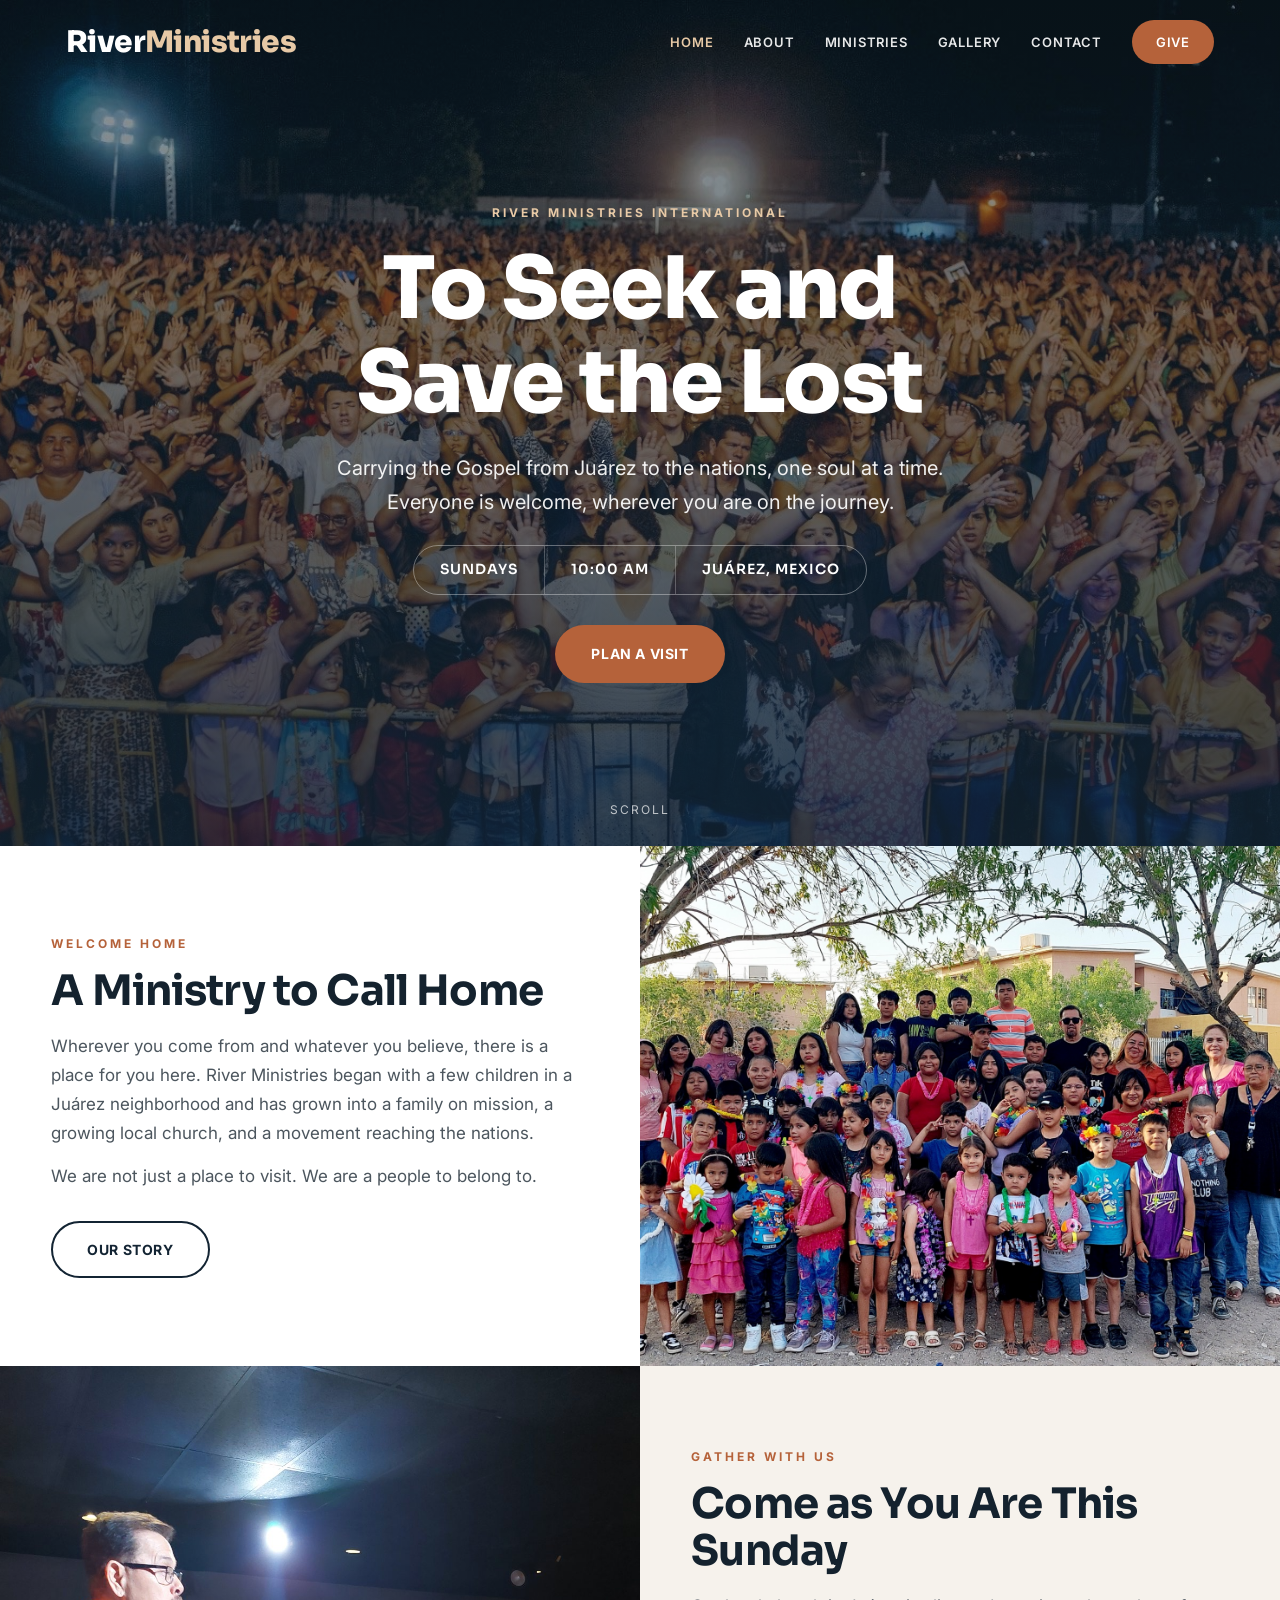
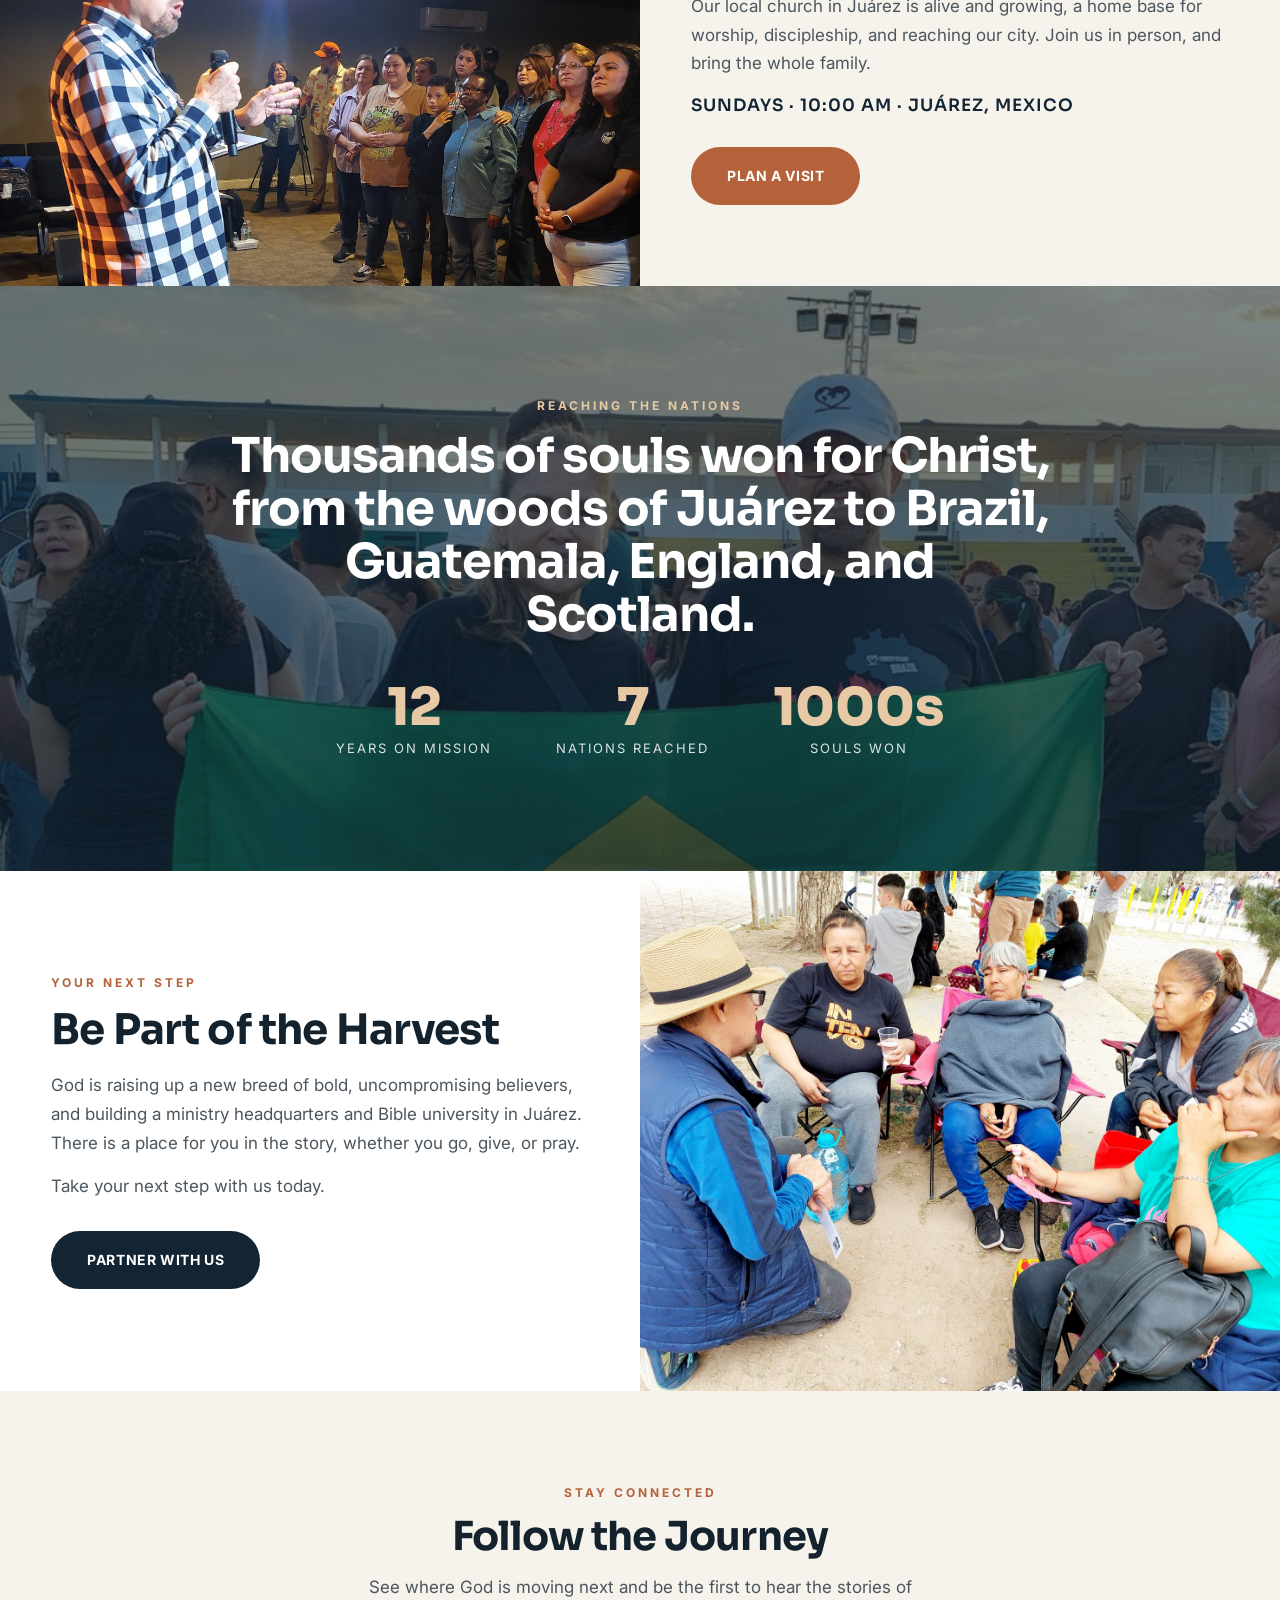
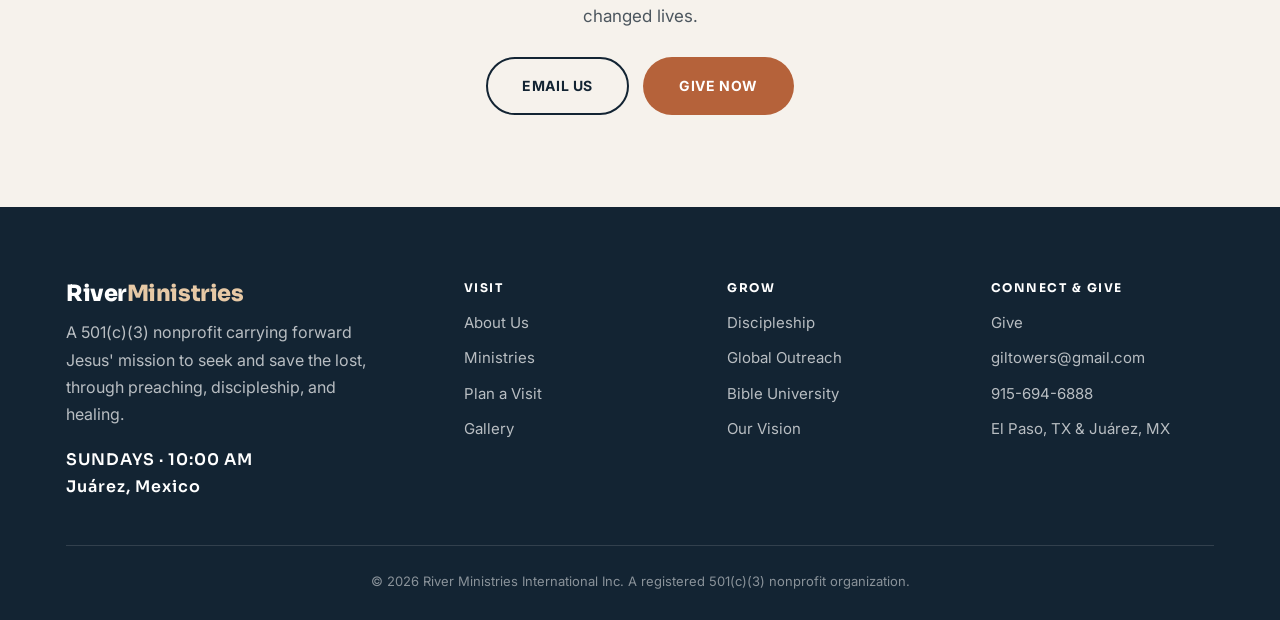
==== index.html @ 870e4832 "Initial site: River Ministries International Six pages (home, about, ministries, gallery, give, cont" ====
<!DOCTYPE html>
<html lang="en">
<head>
  <meta charset="UTF-8">
  <meta name="viewport" content="width=device-width, initial-scale=1.0">
  <title>River Ministries International | Seeking and Saving the Lost</title>
  <meta name="description" content="River Ministries International is a 501(c)(3) nonprofit carrying forward Jesus' mission to seek and save the lost through preaching, discipleship, and healing across the nations.">
  <link rel="preconnect" href="https://fonts.googleapis.com">
  <link rel="preconnect" href="https://fonts.gstatic.com" crossorigin>
  <link href="https://fonts.googleapis.com/css2?family=Sora:wght@600;700;800&family=Inter:wght@400;500;600;700&display=swap" rel="stylesheet">
  <link rel="stylesheet" href="css/style.css">
</head>
<body>

  <!-- NAV (transparent over hero, solid on scroll) -->
  <nav class="navbar" id="nav">
    <div class="nav-inner">
      <a href="index.html" class="nav-logo">River<span>Ministries</span></a>
      <div class="nav-links">
        <a href="index.html" class="active">Home</a>
        <a href="about.html">About</a>
        <a href="ministries.html">Ministries</a>
        <a href="gallery.html">Gallery</a>
        <a href="contact.html">Contact</a>
        <a href="give.html" class="nav-cta">Give</a>
      </div>
      <button class="hamburger" aria-label="Menu"><span></span><span></span><span></span></button>
    </div>
  </nav>

  <!-- FULL-BLEED HERO -->
  <header class="hero-full has-photo" id="home">
    <div class="wrap">
      <div class="kicker">River Ministries International</div>
      <h1>To Seek and<br>Save the Lost</h1>
      <p class="lead">Carrying the Gospel from Juárez to the nations, one soul at a time. Everyone is welcome, wherever you are on the journey.</p>
      <div class="times">
        <div>Sundays</div>
        <div>10:00 AM</div>
        <div>Juárez, Mexico</div>
      </div>
      <div>
        <a href="contact.html" class="btn btn-clay">Plan a Visit</a>
      </div>
    </div>
    <div class="scroll-hint">Scroll</div>
  </header>

  <!-- FEATURE 1: welcome (image right) -->
  <section class="feature">
    <div class="body">
      <div class="kicker">Welcome Home</div>
      <h2>A Ministry to Call Home</h2>
      <p>Wherever you come from and whatever you believe, there is a place for you here. River Ministries began with a few children in a Juárez neighborhood and has grown into a family on mission, a growing local church, and a movement reaching the nations.</p>
      <p>We are not just a place to visit. We are a people to belong to.</p>
      <a href="about.html" class="btn btn-ghost">Our Story</a>
    </div>
    <div class="media" style="background-image:url('assets/img/river-kids.jpg')" role="img" aria-label="Children's ministry gathered in a Juárez neighborhood"></div>
  </section>

  <!-- FEATURE 2: gather with us (image left) -->
  <section class="feature soft">
    <div class="media" style="background-image:url('assets/img/gil-teaching.jpg');background-position:center top" role="img" aria-label="Pastor Gil Torres preaching to a gathered congregation"></div>
    <div class="body">
      <div class="kicker">Gather With Us</div>
      <h2>Come as You Are This Sunday</h2>
      <p>Our local church in Juárez is alive and growing, a home base for worship, discipleship, and reaching our city. Join us in person, and bring the whole family.</p>
      <p class="ftimes" style="font-family:'Sora',sans-serif;color:var(--navy);font-weight:600;letter-spacing:1px;margin-bottom:10px">SUNDAYS &middot; 10:00 AM &middot; JUÁREZ, MEXICO</p>
      <a href="contact.html" class="btn btn-clay">Plan a Visit</a>
    </div>
  </section>

  <!-- STATEMENT BAND -->
  <section class="band has-photo" style="background-position:center 45%">
    <div class="wrap">
      <div class="kicker" style="color:var(--sand)">Reaching the Nations</div>
      <h2 style="margin-top:14px">Thousands of souls won for Christ, from the woods of Juárez to Brazil, Guatemala, England, and Scotland.</h2>
      <div class="band-nums">
        <div><b>12</b><span>Years on Mission</span></div>
        <div><b>7</b><span>Nations Reached</span></div>
        <div><b>1000s</b><span>Souls Won</span></div>
      </div>
    </div>
  </section>

  <!-- FEATURE 3: next step (image right) -->
  <section class="feature">
    <div class="body">
      <div class="kicker">Your Next Step</div>
      <h2>Be Part of the Harvest</h2>
      <p>God is raising up a new breed of bold, uncompromising believers, and building a ministry headquarters and Bible university in Juárez. There is a place for you in the story, whether you go, give, or pray.</p>
      <p>Take your next step with us today.</p>
      <a href="give.html" class="btn btn-navy">Partner With Us</a>
    </div>
    <div class="media" style="background-image:url('assets/img/soul-winning-juarez.jpg')" role="img" aria-label="Soul-winning outreach in a Juárez park"></div>
  </section>

  <!-- CONNECT -->
  <section class="connect">
    <div class="wrap">
      <div class="kicker">Stay Connected</div>
      <h2 style="margin-top:12px">Follow the Journey</h2>
      <p>See where God is moving next and be the first to hear the stories of changed lives.</p>
      <div class="socials">
        <a href="contact.html" class="btn btn-ghost">Email Us</a>
        <a href="give.html" class="btn btn-clay">Give Now</a>
      </div>
    </div>
  </section>

  <!-- FOOTER HUB -->
  <footer class="footer">
    <div class="wrap">
      <div class="footer-top">
        <div>
          <h3>River<span>Ministries</span></h3>
          <p class="tag">A 501(c)(3) nonprofit carrying forward Jesus' mission to seek and save the lost, through preaching, discipleship, and healing.</p>
          <p class="ftimes">SUNDAYS &middot; 10:00 AM<br>Juárez, Mexico</p>
        </div>
        <div>
          <h4>Visit</h4>
          <a href="about.html">About Us</a>
          <a href="ministries.html">Ministries</a>
          <a href="contact.html">Plan a Visit</a>
          <a href="gallery.html">Gallery</a>
        </div>
        <div>
          <h4>Grow</h4>
          <a href="ministries.html">Discipleship</a>
          <a href="ministries.html">Global Outreach</a>
          <a href="ministries.html">Bible University</a>
          <a href="about.html">Our Vision</a>
        </div>
        <div>
          <h4>Connect &amp; Give</h4>
          <a href="give.html">Give</a>
          <a href="mailto:giltowers@gmail.com">giltowers@gmail.com</a>
          <a href="tel:9156946888">915-694-6888</a>
          <a href="contact.html">El Paso, TX &amp; Juárez, MX</a>
        </div>
      </div>
      <div class="footer-bottom">&copy; 2026 River Ministries International Inc. A registered 501(c)(3) nonprofit organization.</div>
    </div>
  </footer>

  <script src="js/main.js"></script>
</body>
</html>
---- css/style.css ----
/* ===================================================================
   River Ministries International
   Architecture modeled on lifepointecc.com (Gil's reference):
   full-bleed photo hero + gathering times, alternating big-image
   sections, full-bleed statement band, journey-organized footer.
   Photo-forward by design. Colors via :root vars for easy tuning.
   =================================================================== */
:root{
  --navy:#132433;
  --navy-2:#1c3547;
  --clay:#b5623a;      /* warm accent */
  --clay-dk:#9a5030;
  --sand:#e7c9a6;      /* soft warm highlight */
  --ink:#14222e;
  --body:#4c565e;
  --bg:#ffffff;
  --bg-soft:#f6f2ec;
  --line:#e9e2d8;
  --wrap:1200px;
  --shadow:0 24px 60px rgba(19,36,51,0.16);
}
*{margin:0;padding:0;box-sizing:border-box}
html{scroll-behavior:smooth}
body{font-family:'Inter',-apple-system,Segoe UI,Roboto,sans-serif;color:var(--body);background:var(--bg);line-height:1.7;-webkit-font-smoothing:antialiased}
h1,h2,h3,h4{font-family:'Sora','Inter',sans-serif;color:var(--ink);line-height:1.1;font-weight:700;letter-spacing:-.02em}
a{color:var(--clay);text-decoration:none;transition:.2s}
img{max-width:100%;display:block}
.wrap{max-width:var(--wrap);margin:0 auto;padding:0 26px}
.kicker{font-family:'Inter',sans-serif;font-size:12px;font-weight:700;letter-spacing:3px;text-transform:uppercase;color:var(--clay)}

/* buttons */
.btn{display:inline-flex;align-items:center;gap:8px;padding:15px 34px;border-radius:999px;font-family:'Inter',sans-serif;
  font-weight:700;font-size:14px;letter-spacing:.6px;text-transform:uppercase;cursor:pointer;border:2px solid transparent;transition:.2s}
.btn-clay{background:var(--clay);color:#fff}
.btn-clay:hover{background:var(--clay-dk);color:#fff}
.btn-navy{background:var(--navy);color:#fff}
.btn-navy:hover{background:var(--navy-2);color:#fff}
.btn-ghost-light{background:transparent;border-color:rgba(255,255,255,.7);color:#fff}
.btn-ghost-light:hover{background:#fff;color:var(--navy)}
.btn-ghost{background:transparent;border-color:var(--navy);color:var(--navy)}
.btn-ghost:hover{background:var(--navy);color:#fff}

/* ---- navbar: transparent over hero, solid white on scroll ---- */
.navbar{position:fixed;top:0;left:0;right:0;z-index:60;transition:.3s}
.nav-inner{max-width:var(--wrap);margin:0 auto;padding:0 26px;height:84px;display:flex;align-items:center;justify-content:space-between;gap:2.5rem}
.nav-logo{font-family:'Sora',sans-serif;font-weight:800;font-size:1.85rem;letter-spacing:-.02em;color:#fff;white-space:nowrap}
.nav-logo span{color:var(--sand)}
.nav-links{display:flex;align-items:center;gap:30px}
.nav-links a{font-size:13px;font-weight:600;letter-spacing:.8px;text-transform:uppercase;color:rgba(255,255,255,.9)}
.nav-links a:hover,.nav-links a.active{color:var(--sand)}
.nav-links a.nav-cta{background:var(--clay);color:#fff;padding:11px 24px;border-radius:999px}
.nav-links a.nav-cta:hover{background:var(--clay-dk)}
.hamburger{display:none;flex-direction:column;gap:5px;background:none;border:0;cursor:pointer}
.hamburger span{width:26px;height:2px;background:#fff;transition:.3s}
/* scrolled state */
.navbar.scrolled{background:#fff;box-shadow:0 6px 24px rgba(19,36,51,.09)}
.navbar.scrolled .nav-logo{color:var(--navy)}
.navbar.scrolled .nav-logo span{color:var(--clay)}
.navbar.scrolled .nav-links a{color:#3a4650}
.navbar.scrolled .nav-links a:hover,.navbar.scrolled .nav-links a.active{color:var(--clay)}
.navbar.scrolled .nav-links a.nav-cta{color:#fff}
.navbar.scrolled .hamburger span{background:var(--navy)}

/* ---- full-bleed hero ---- */
.hero-full{position:relative;min-height:94vh;display:flex;align-items:center;text-align:center;color:#fff;
  background:linear-gradient(180deg,rgba(19,36,51,.45),rgba(19,36,51,.78)),linear-gradient(150deg,var(--navy),#20475a);
  background-size:cover;background-position:center}
/* Drop hero photo/still: add class="hero-full has-photo" + assets/img/hero.jpg */
.hero-full.has-photo{background-image:linear-gradient(180deg,rgba(19,36,51,.40),rgba(19,36,51,.80)),url('../assets/img/hero.jpg')}
.hero-full .wrap{width:100%;padding-top:110px;padding-bottom:70px}
.hero-full .kicker{color:var(--sand)}
.hero-full h1{color:#fff;font-size:clamp(44px,8vw,86px);font-weight:800;margin:18px 0 20px}
.hero-full .lead{max-width:660px;margin:0 auto 26px;font-size:20px;color:rgba(255,255,255,.92)}
.times{display:inline-flex;flex-wrap:wrap;gap:0;border:1px solid rgba(255,255,255,.35);border-radius:999px;overflow:hidden;margin-bottom:30px}
.times div{padding:12px 26px;font-family:'Sora',sans-serif;font-weight:600;font-size:14px;letter-spacing:1px;text-transform:uppercase;color:#fff;border-right:1px solid rgba(255,255,255,.25)}
.times div:last-child{border-right:0}
.scroll-hint{position:absolute;bottom:26px;left:50%;transform:translateX(-50%);color:rgba(255,255,255,.7);font-size:12px;letter-spacing:2px;text-transform:uppercase}

/* ---- alternating big-image feature rows ---- */
.feature{display:grid;grid-template-columns:1fr 1fr;align-items:stretch;min-height:520px}
.feature .media{background:center/cover no-repeat;min-height:420px;position:relative;display:flex;align-items:center;justify-content:center;color:#8a6a4a;font-size:13px;letter-spacing:1px;text-transform:uppercase;text-align:center;padding:24px}
.feature .media.ph{background:linear-gradient(135deg,#ead9c4,#dcc4a4);box-shadow:inset 0 0 0 1px rgba(154,80,48,.12)}
.feature .body{display:flex;flex-direction:column;justify-content:center;padding:76px 8% 76px 8%}
.feature.reverse .media{order:2}
.feature.reverse .body{order:1}
.feature.soft{background:var(--bg-soft)}
.feature .kicker{margin-bottom:14px}
.feature h2{font-size:clamp(28px,3.6vw,42px);margin-bottom:18px}
.feature p{font-size:17px;margin-bottom:14px}
.feature .btn{margin-top:16px;align-self:flex-start}

/* ---- full-bleed statement band ---- */
.band{position:relative;color:#fff;text-align:center;padding:110px 0;
  background:linear-gradient(rgba(19,36,51,.72),rgba(19,36,51,.82)),linear-gradient(120deg,var(--clay-dk),var(--navy));
  background-size:cover;background-position:center}
.band.has-photo{background-image:linear-gradient(rgba(19,36,51,.55),rgba(19,36,51,.72)),url('../assets/img/band.jpg')}
.band h2{color:#fff;font-size:clamp(28px,4.4vw,48px);max-width:820px;margin:0 auto 40px}
.band-nums{display:flex;justify-content:center;gap:64px;flex-wrap:wrap}
.band-nums div b{display:block;font-family:'Sora',sans-serif;font-weight:800;font-size:52px;color:var(--sand);line-height:1}
.band-nums div span{font-size:13px;letter-spacing:2px;text-transform:uppercase;color:rgba(255,255,255,.85)}

/* ---- connect / newsletter ---- */
.connect{background:var(--bg-soft);text-align:center;padding:92px 0}
.connect h2{font-size:clamp(26px,3.4vw,40px);margin-bottom:14px}
.connect p{max-width:560px;margin:0 auto 26px;font-size:17px}
.connect .socials{display:flex;gap:14px;justify-content:center;flex-wrap:wrap}

/* interior page banner (kept for other pages) */
.page-head{position:relative;color:#fff;text-align:center;padding:170px 0 92px;
  background:linear-gradient(rgba(19,36,51,.55),rgba(19,36,51,.8)),linear-gradient(150deg,var(--navy),#20475a);background-size:cover;background-position:center}
.page-head .kicker{color:var(--sand)}
.page-head h1{color:#fff;font-size:clamp(34px,5.5vw,56px);margin:12px 0 12px}
.page-head p{max-width:640px;margin:0 auto;color:rgba(255,255,255,.9);font-size:18px}

/* generic content section + prose (interior pages) */
.section{padding:88px 0}
.section-soft{background:var(--bg-soft)}
.prose{max-width:820px;margin:0 auto}
.prose h2{font-size:clamp(26px,3.4vw,38px);margin:0 0 18px}
.prose h3{font-size:22px;margin:32px 0 12px}
.prose p{margin-bottom:14px}

/* forms */
.form{max-width:660px;margin:0 auto;background:#fff;border:1px solid var(--line);border-radius:20px;padding:38px;box-shadow:var(--shadow)}
.form .row{display:grid;grid-template-columns:1fr 1fr;gap:16px}
.form label{display:block;font-size:13px;font-weight:600;color:var(--ink);margin:14px 0 6px}
.form input,.form textarea{width:100%;padding:13px 15px;border:1px solid var(--line);border-radius:12px;font-family:inherit;font-size:15px;color:var(--ink)}
.form input:focus,.form textarea:focus{outline:none;border-color:var(--clay)}
.form .btn{width:100%;justify-content:center;margin-top:20px}

/* give tiers (interior) */
.give-grid{display:grid;grid-template-columns:repeat(3,1fr);gap:20px}
.give-card{border:1px solid var(--line);border-radius:20px;padding:30px;text-align:center;background:#fff}
.give-card.feat{border-color:var(--clay);box-shadow:var(--shadow)}
.give-card .amt{font-family:'Sora',sans-serif;font-weight:800;font-size:36px;color:var(--navy);margin:6px 0}

/* gallery (interior) */
.gallery{display:grid;grid-template-columns:repeat(3,1fr);gap:14px}
.gallery .ph,.gallery img{aspect-ratio:4/3;object-fit:cover;border-radius:14px}
.gallery .ph{background:linear-gradient(135deg,#ead9c4,#dcc4a4);
  display:flex;align-items:center;justify-content:center;color:#8a6a4a;font-size:12px;text-align:center;padding:12px}
.gallery img{width:100%;height:100%;background:#e9e2d8;box-shadow:0 8px 24px rgba(19,36,51,.08)}

/* ---- footer hub ---- */
.footer{background:var(--navy);color:rgba(255,255,255,.7);padding:74px 0 28px}
.footer-top{display:grid;grid-template-columns:1.6fr 1fr 1fr 1fr;gap:40px;margin-bottom:44px}
.footer h3{color:#fff;font-family:'Sora',sans-serif;font-weight:800;font-size:1.4rem;margin-bottom:14px}
.footer h3 span{color:var(--sand)}
.footer .tag{max-width:320px;margin-bottom:18px}
.footer h4{color:#fff;font-size:12px;text-transform:uppercase;letter-spacing:1.5px;margin-bottom:16px}
.footer a{display:block;color:rgba(255,255,255,.7);margin-bottom:10px;font-size:15px}
.footer a:hover{color:var(--sand)}
.footer .ftimes{font-family:'Sora',sans-serif;color:#fff;font-weight:600;letter-spacing:1px}
.footer-bottom{border-top:1px solid rgba(255,255,255,.13);padding-top:24px;text-align:center;font-size:13px;color:rgba(255,255,255,.5)}

/* ===================================================================
   Interior pages (about / ministries): reconcile the earlier skeleton
   markup (.eyebrow/.split/.card/.grid/.cta-band/.btn-gold/.ic) with the
   re-skinned system. Additive only. --gold aliases the sand highlight.
   =================================================================== */
:root{--gold:#e7c9a6}
.eyebrow{font-family:'Inter',sans-serif;font-size:12px;font-weight:700;letter-spacing:3px;text-transform:uppercase;color:var(--clay)}

/* two-up image + text row */
.split{display:grid;grid-template-columns:1fr 1fr;gap:56px;align-items:center}
.split img,.split .ph{width:100%;aspect-ratio:4/5;object-fit:cover;border-radius:20px;box-shadow:var(--shadow)}
.split .ph{background:linear-gradient(135deg,#ead9c4,#dcc4a4);display:flex;align-items:center;justify-content:center;color:#8a6a4a;font-size:13px;text-align:center;padding:20px}

/* card grids */
.grid{display:grid;gap:24px}
.grid-2{grid-template-columns:repeat(2,1fr)}
.grid-3{grid-template-columns:repeat(3,1fr)}
.card{background:#fff;border:1px solid var(--line);border-radius:20px;padding:34px}
.section-soft .card{background:#fff}
.card h3{font-size:22px;margin-bottom:8px}
.card .ic{width:54px;height:54px;border-radius:14px;background:var(--bg-soft);display:flex;align-items:center;justify-content:center;font-size:26px;margin-bottom:16px}

/* gold button -> warm clay in the re-skin */
.btn-gold{background:var(--clay);color:#fff}
.btn-gold:hover{background:var(--clay-dk);color:#fff}

/* full-bleed call-to-action band */
.cta-band{position:relative;color:#fff;text-align:center;padding:92px 0;
  background:linear-gradient(120deg,var(--clay-dk),var(--navy))}
.cta-band h2{color:#fff;font-size:clamp(26px,3.6vw,40px);max-width:720px;margin:0 auto 14px}
.cta-band p{max-width:560px;margin:0 auto 26px;font-size:17px;color:rgba(255,255,255,.9)}

/* footer variant used on interior pages */
.footer-cols{display:grid;grid-template-columns:1.6fr 1fr 1fr;gap:40px;margin-bottom:44px}
.footer-cols p{max-width:340px}

@media(max-width:900px){
  .split{grid-template-columns:1fr;gap:32px}
  .grid-3{grid-template-columns:1fr 1fr}
  .footer-cols{grid-template-columns:1fr 1fr}
}
@media(max-width:640px){
  .grid-2,.grid-3,.footer-cols{grid-template-columns:1fr}
}

/* ---- responsive ---- */
@media(max-width:900px){
  .feature{grid-template-columns:1fr}
  .feature .media{min-height:300px;order:-1 !important}
  .feature .body{padding:52px 26px}
  .feature.reverse .media{order:-1}
  .give-grid,.gallery{grid-template-columns:repeat(2,1fr)}
  .footer-top{grid-template-columns:1fr 1fr}
  .band-nums{gap:40px}
}
@media(max-width:640px){
  .hamburger{display:flex}
  .nav-links{position:fixed;top:84px;right:-100%;width:82%;max-width:320px;height:calc(100vh - 84px);
    background:#fff;box-shadow:-8px 0 24px rgba(19,36,51,.12);flex-direction:column;align-items:flex-start;gap:8px;padding:28px;transition:right .3s}
  .nav-links.open{right:0}
  .nav-links a{width:100%;padding:10px 0;font-size:15px;color:#33414d !important}
  .times{flex-direction:column}
  .times div{border-right:0;border-bottom:1px solid rgba(255,255,255,.25);text-align:center}
  .give-grid,.gallery,.form .row,.footer-top{grid-template-columns:1fr}
  .section{padding:58px 0}
  .band-nums{gap:28px}
}
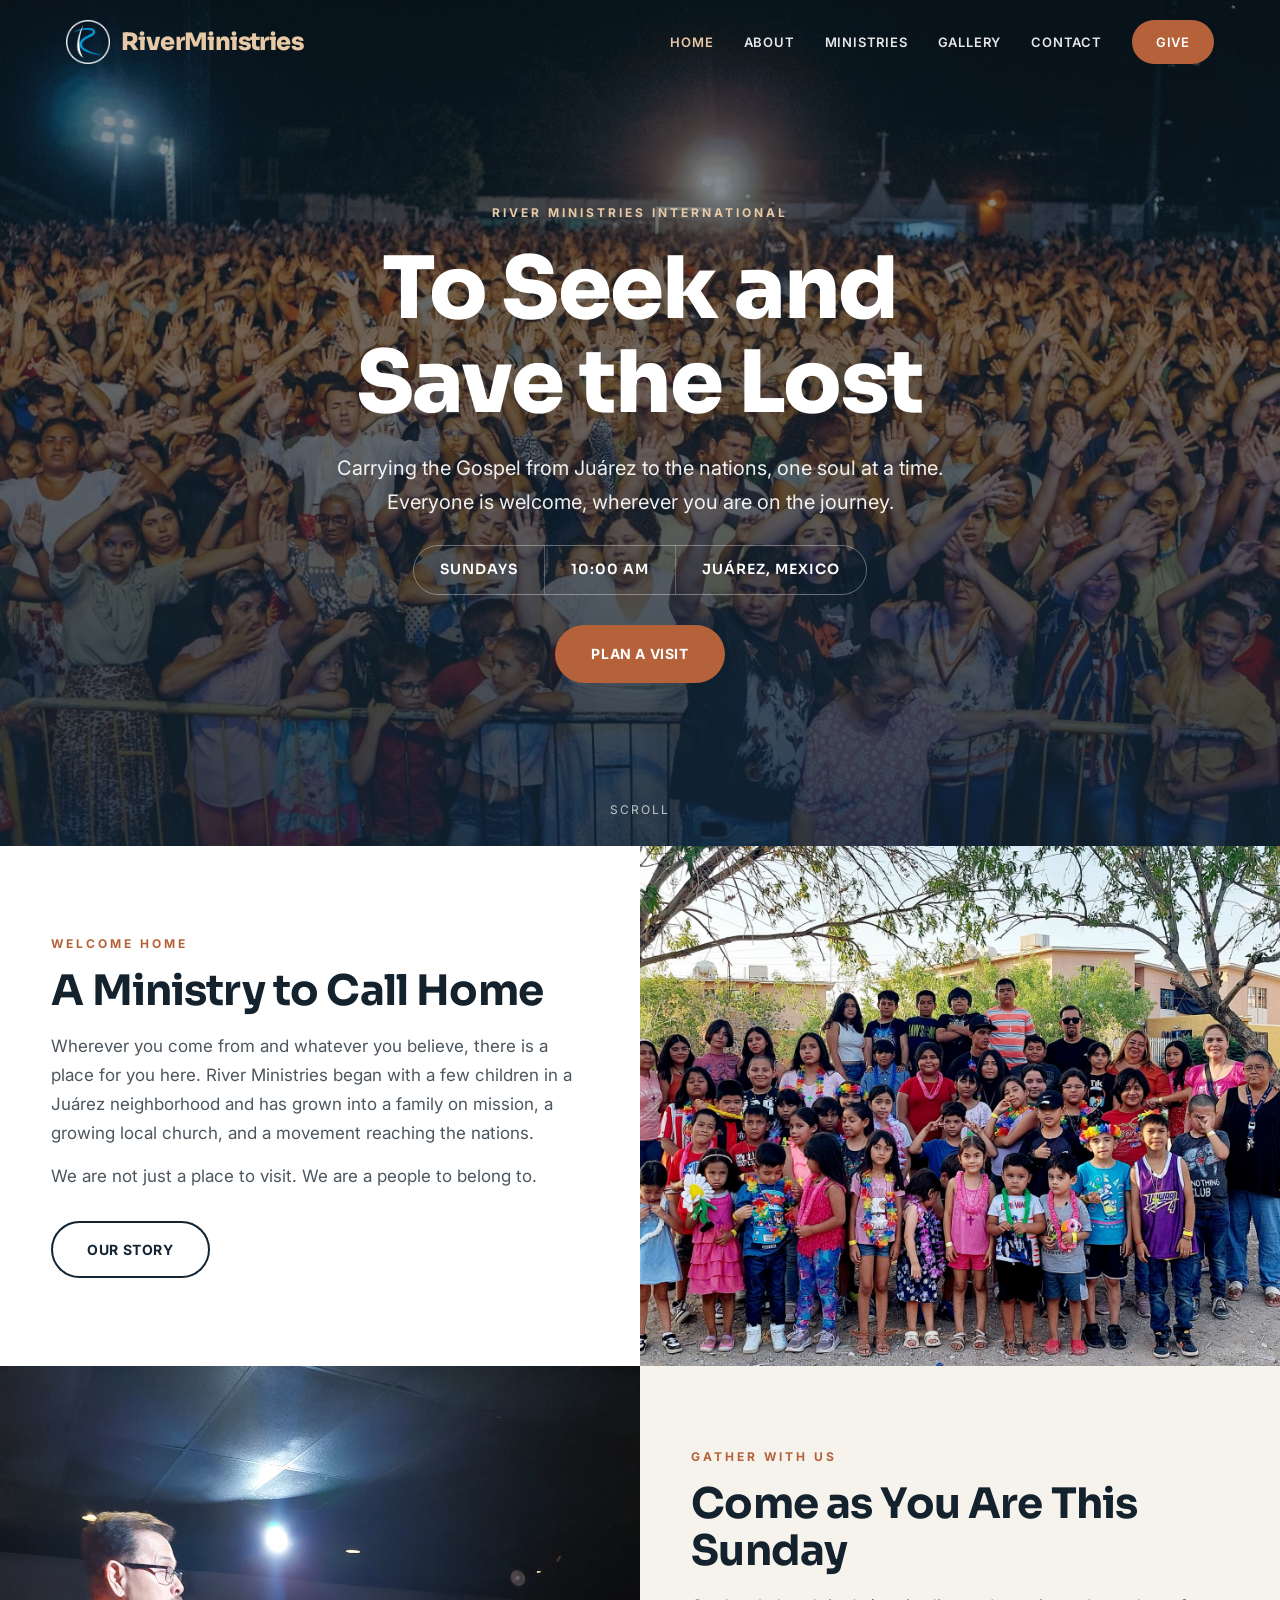
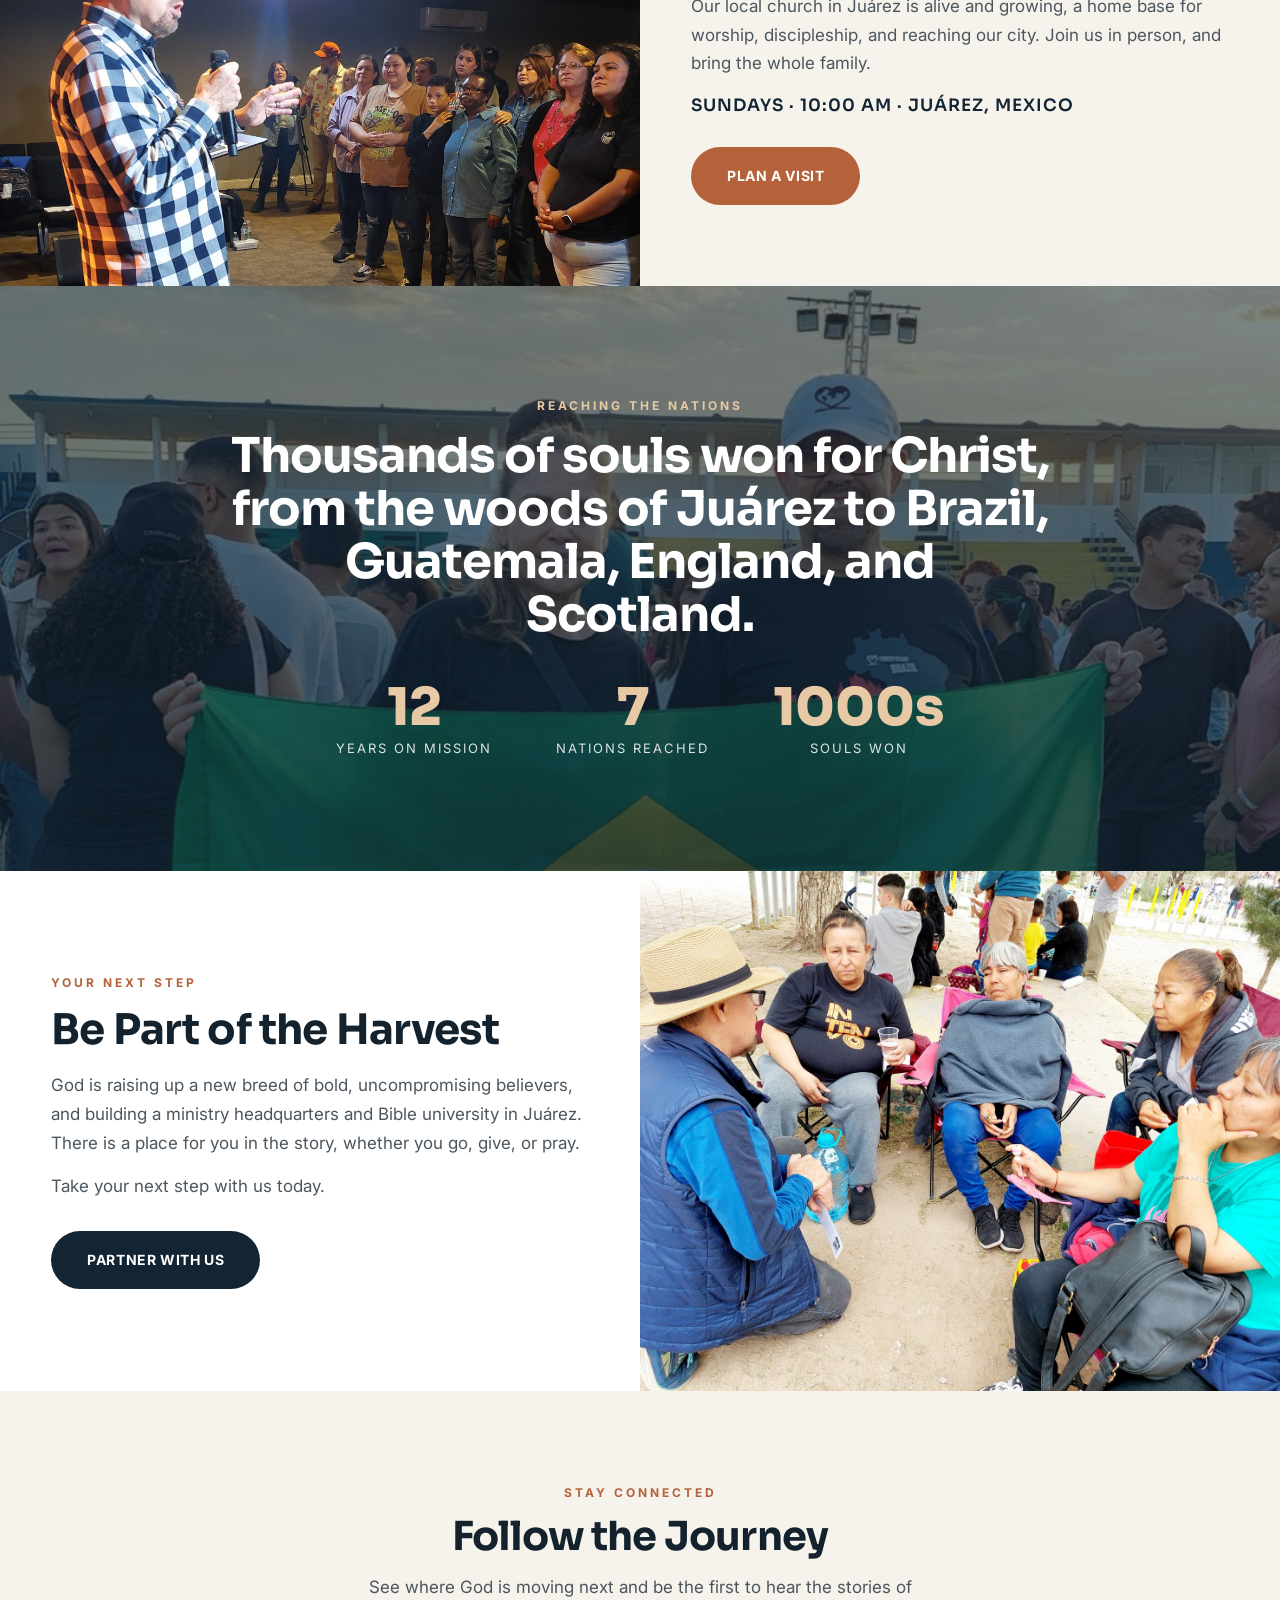
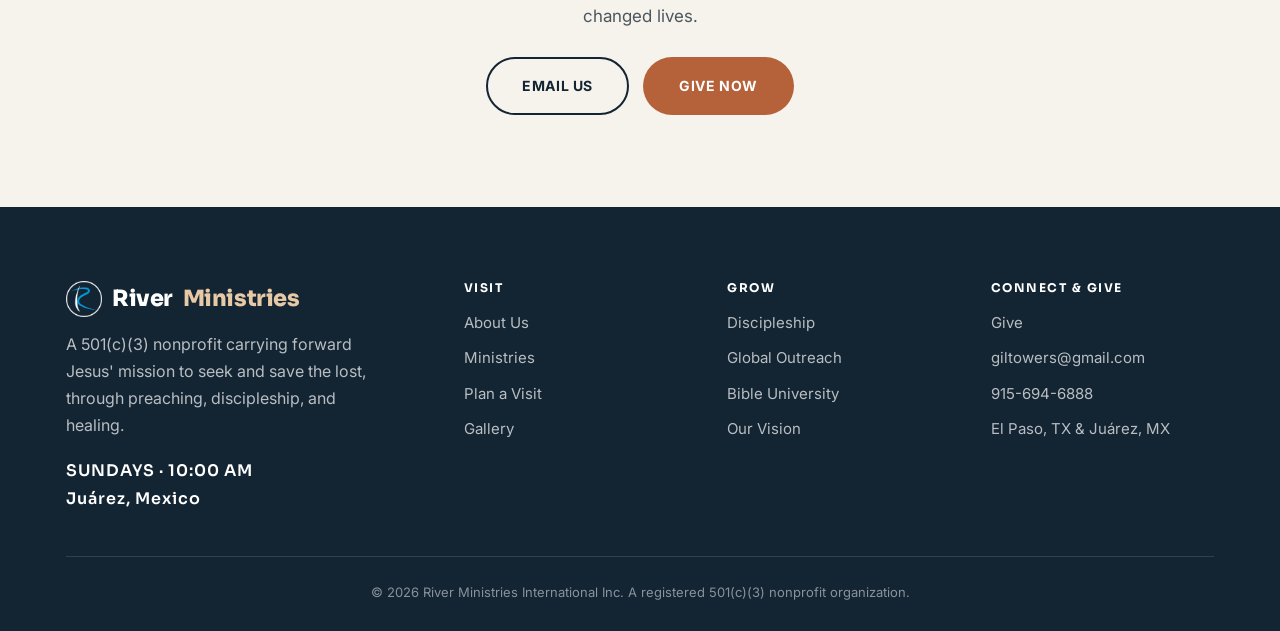
==== commit 9b831ab7: "Give page: wire every button to River Ministries' PayPal donate link and add the scan-to-give QR Co-" ====
--- a/index.html
+++ b/index.html
@@ -15,7 +15,7 @@
   <!-- NAV (transparent over hero, solid on scroll) -->
   <nav class="navbar" id="nav">
     <div class="nav-inner">
-      <a href="index.html" class="nav-logo">River<span>Ministries</span></a>
+      <a href="index.html" class="nav-logo"><img src="assets/img/logo-white.png" alt="" class="logo-mark logo-light"><img src="assets/img/logo.png" alt="" class="logo-mark logo-dark"><span class="nav-word">River<span>Ministries</span></span></a>
       <div class="nav-links">
         <a href="index.html" class="active">Home</a>
         <a href="about.html">About</a>
@@ -113,7 +113,7 @@
     <div class="wrap">
       <div class="footer-top">
         <div>
-          <h3>River<span>Ministries</span></h3>
+          <h3><img src="assets/img/logo-white.png" alt="River Ministries logo" class="foot-mark">River<span>Ministries</span></h3>
           <p class="tag">A 501(c)(3) nonprofit carrying forward Jesus' mission to seek and save the lost, through preaching, discipleship, and healing.</p>
           <p class="ftimes">SUNDAYS &middot; 10:00 AM<br>Juárez, Mexico</p>
         </div>
--- a/css/style.css
+++ b/css/style.css
@@ -220,3 +220,17 @@
   .section{padding:58px 0}
   .band-nums{gap:28px}
 }
+
+/* ---- brand mark (logo) ---- */
+.nav-logo{display:flex;align-items:center;gap:11px}
+.logo-mark{height:44px;width:auto;display:block;flex:none}
+.logo-dark{display:none}
+.navbar.scrolled .logo-light{display:none}
+.navbar.scrolled .logo-dark{display:block}
+.nav-word{font-size:1.5rem;line-height:1}
+.footer h3{display:flex;align-items:center;gap:10px}
+.foot-mark{height:36px;width:auto;flex:none}
+@media(max-width:760px){
+  .logo-mark{height:36px}
+  .nav-word{font-size:1.2rem}
+}
